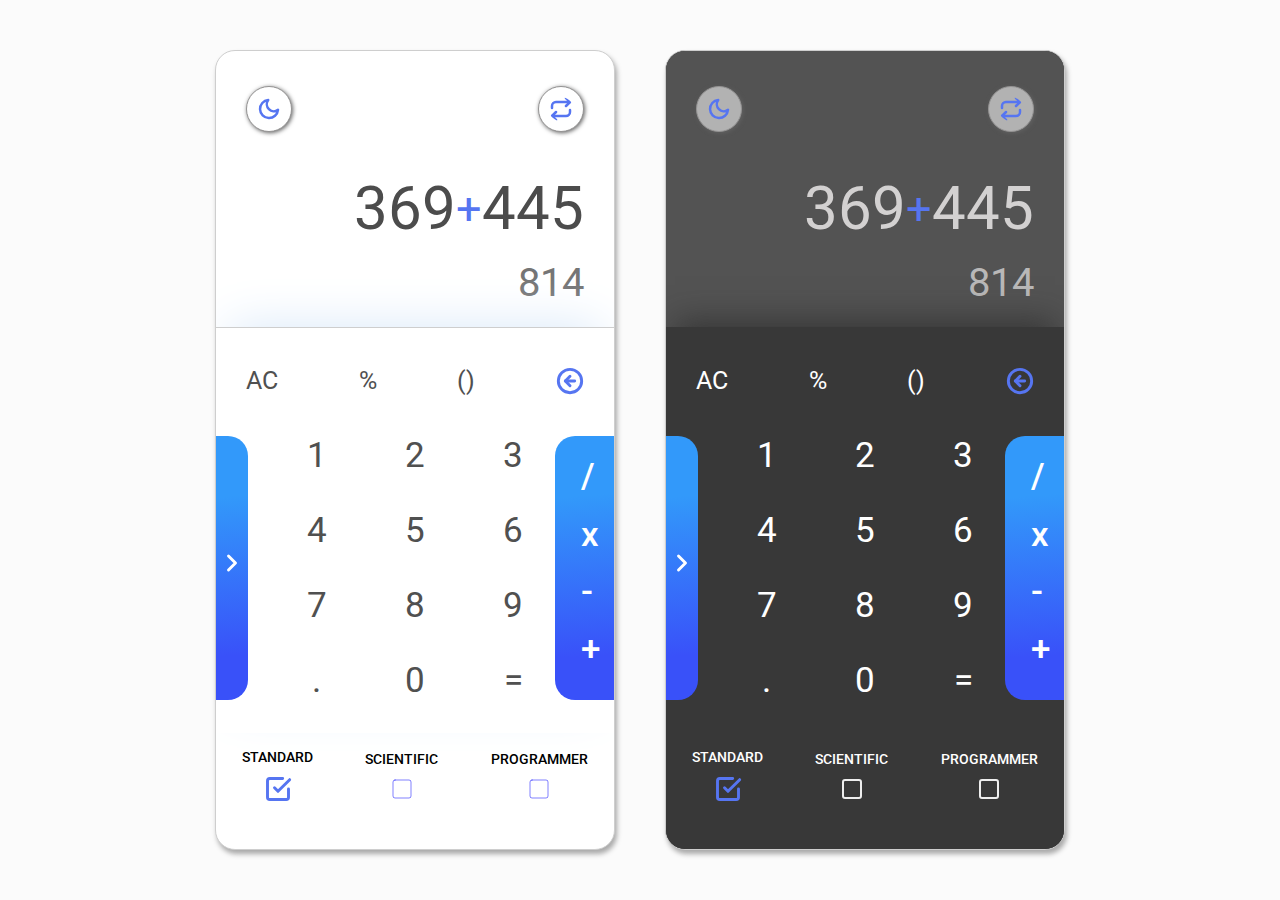
==== 04 - Calculator/index.html @ 1b290a9d "✨ Daily UI 04 - Calculator" ====
<!DOCTYPE html>
<html lang="en">

<head>
  <meta charset="UTF-8">
  <meta name="viewport" content="width=device-width, initial-scale=1.0">
  <link href="https://fonts.googleapis.com/css2?family=Roboto:wght@400;500;900&display=swap" rel="stylesheet">
  <link rel="stylesheet" href="https://cdnjs.cloudflare.com/ajax/libs/font-awesome/5.15.1/css/all.min.css">
  <link rel="stylesheet" href="./styles.css">
  <title>Daily UI :: 04 - Calculator</title>
</head>

<body>
  <div class="container">
    <div class="light-mode">
      <div class="display">
        <div class="actions">
          <img src="./assets/moon.svg" alt="Moon">
          <img src="./assets/repeat.svg" alt="Swipe">
        </div>
        <div class="values">
          369
          <div class="operator">+</div>
          445
        </div>
        <div class="result">814</div>
      </div>
      <div class="keyboard">
        <div class="first-line">
          <span>AC</span>
          <span>%</span>
          <span>()</span>
          <img src="./assets/arrow-left-circle.svg" alt="Erase">
        </div>
        <div class="keys">
          <span>1</span>
          <span>2</span>
          <span>3</span>
          <span>4</span>
          <span>5</span>
          <span>6</span>
          <span>7</span>
          <span>8</span>
          <span>9</span>
          <span>.</span>
          <span>0</span>
          <span>=</span>
          <div class="operators">
            <span>/</span>
            <span>x</span>
            <span>-</span>
            <span>+</span>
          </div>
          <div class="more-options">
            <img src="./assets/chevron-right.svg" alt="More options">
          </div>
        </div>
      </div>
      <div class="types">
        <div class="standard">
          standard
          <img src="./assets/check-square.svg" alt="Square">
        </div>
        <div class="scientific">
          scientific
          <img src="./assets/square.svg" alt="Square">
        </div>
        <div class="programmer">
          programmer
          <img src="./assets/square.svg" alt="Square">
        </div>
      </div>
    </div>
    <div class="dark-mode">
      <div class="display">
        <div class="actions">
          <img src="./assets/moon.svg" alt="Moon">
          <img src="./assets/repeat.svg" alt="Swipe">
        </div>
        <div class="values">
          369
          <div class="operator">+</div>
          445
        </div>
        <div class="result">814</div>
      </div>
      <div class="keyboard">
        <div class="first-line">
          <span>AC</span>
          <span>%</span>
          <span>()</span>
          <img src="./assets/arrow-left-circle.svg" alt="Erase">
        </div>
        <div class="keys">
          <span>1</span>
          <span>2</span>
          <span>3</span>
          <span>4</span>
          <span>5</span>
          <span>6</span>
          <span>7</span>
          <span>8</span>
          <span>9</span>
          <span>.</span>
          <span>0</span>
          <span>=</span>
          <div class="operators">
            <span>/</span>
            <span>x</span>
            <span>-</span>
            <span>+</span>
          </div>
          <div class="more-options">
            <img src="./assets/chevron-right.svg" alt="More options">
          </div>
        </div>
      </div>
      <div class="types">
        <div class="standard">
          standard
          <img src="./assets/check-square.svg" alt="Square">
        </div>
        <div class="scientific">
          scientific
          <img src="./assets/square-light.svg" alt="Square">
        </div>
        <div class="programmer">
          programmer
          <img src="./assets/square-light.svg" alt="Square">
        </div>
      </div>
    </div>
  </div>
</body>

</html>
---- 04 - Calculator/styles.css ----
*,
html,
body {
  background            : rgb(248 248 248);
  padding               : 0;
  margin                : 0;
  box-sizing            : border-box;
  -webkit-font-smoothing: antialiased;
  font-family           : 'Roboto', sans-serif;
  background-color      : transparent;
}

.container {
  height          : 100vh;
  width           : 100%;
  display         : flex;
  align-items     : center;
  justify-content : center;
  background-color: rgba(224, 224, 224, 0.14);
}

.container .light-mode,
.container .dark-mode {
  min-height: 800px;
  max-width : 400px;
  min-width : 400px;

  display        : flex;
  flex-direction : column;
  justify-content: center;
  align-items    : center;
  flex           : 1;

  border          : 1px solid rgb(206, 206, 206);
  border-radius   : 20px;
  overflow        : hidden;
  background-color: #fff;

  box-shadow: 2px 4px 5px #a9a9a9;
}

.container .dark-mode {
  background-color: rgb(56, 56, 56);
}

.container .light-mode {
  margin-right: 50px;
}

.container .light-mode .display,
.container .dark-mode .display {
  display       : flex;
  flex-direction: column;
  width         : 100%;
  padding       : 30px 30px 0;
  flex          : 1;
}

.container .dark-mode .display {
  background-color: rgb(83, 83, 83);
}

.container .light-mode .display .actions,
.container .dark-mode .display .actions {
  display        : flex;
  align-items    : center;
  justify-content: space-between;
  flex           : 1;
}

.container .light-mode .display .actions img,
.container .dark-mode .display .actions img {
  padding      : 10px;
  background   : rgb(255, 255, 255);
  border       : 1px solid rgb(148, 147, 147);
  border-radius: 50%;
  box-shadow   : 1px 1px 4px #636363;

  cursor: pointer;

  transition: box-shadow 0.4s;
}

.container .dark-mode .display .actions img {
  background-color: rgb(178, 178, 178);
}

.container .light-mode .display .actions img:hover {
  box-shadow: 1px 1px 12px #636363;
}

.container .dark-mode .display .actions img:hover {
  box-shadow: 1px 1px 12px #838282;
}

.container .light-mode .display .values,
.container .dark-mode .display .values {
  display        : flex;
  align-items    : center;
  justify-content: flex-end;
  flex           : 1;

  font-size : 60px;
  color     : rgb(76, 76, 76);
  margin-top: 30px;
}

.container .dark-mode .display .values {
  color: rgb(211, 209, 209);
}

.container .light-mode .display .values .operator,
.container .dark-mode .display .values .operator {
  color    : rgb(86, 117, 241);
  font-size: 45px;
}

.container .light-mode .display .result,
.container .dark-mode .display .result {
  font-size: 40px;
  color    : rgb(116, 116, 116);
  margin   : 10px 0;

  display        : flex;
  justify-content: flex-end;
  flex           : 1;
}

.container .dark-mode .display .result {
  color: rgb(185, 184, 184);
}

.container .light-mode .keyboard,
.container .dark-mode .keyboard {
  display       : flex;
  flex-direction: column;
  flex          : 1;

  border-top: 1px solid rgb(206, 206, 206);
  width     : 100%;
  padding   : 30px 30px 0;
  box-shadow: 0px -15px 47px -14px rgb(218, 233, 249);

}

.container .dark-mode .keyboard {
  border-top      : 1px solid rgb(56, 56, 56);
  box-shadow      : 0px -15px 30px -9px rgba(41, 41, 41, 0.69);
  background-color: rgb(56, 56, 56);
}

.container .light-mode .keyboard .first-line,
.container .dark-mode .keyboard .first-line {
  display        : flex;
  align-items    : center;
  justify-content: space-between;
  flex           : 1;

  cursor: pointer;
}

.container .light-mode .keyboard .first-line span,
.container .dark-mode .keyboard .first-line span {
  font-size: 25px;
  color    : rgb(80 80 80);

  transition: color 0.4s;
}

.container .dark-mode .keyboard .first-line span {
  color: #fff;
}

.container .light-mode .keyboard .first-line span:hover,
.container .dark-mode .keyboard .first-line span:hover {
  color: rgb(86, 117, 241);
}

.container .light-mode .keyboard .keys,
.container .dark-mode .keyboard .keys {
  display        : flex;
  flex-wrap      : wrap;
  justify-content: center;
  align-items    : center;
  flex           : 1;

  padding: 30px 20px 0;

  position: relative;
}

.container .light-mode .keyboard .keys span,
.container .dark-mode .keyboard .keys span {
  width        : 33%;
  text-align   : center;
  font-size    : 35px;
  color        : rgb(80 80 80);
  margin-bottom: 30px;
  cursor       : pointer;

  transition: color 0.4s;
}

.container .dark-mode .keyboard .keys span {
  color: #fff;
}

.container .light-mode .keyboard .keys span:hover,
.container .dark-mode .keyboard .keys span:hover {
  color: rgb(86, 117, 241);
}

.container .light-mode .keyboard .keys .operators,
.container .dark-mode .keyboard .keys .operators {
  position: absolute;
  right   : -30px;
  top     : 10%;

  display        : flex;
  flex-direction : column;
  align-items    : center;
  justify-content: space-between;

  padding                  : 20px;
  font-size                : 30px;
  background               : linear-gradient(356deg, rgba(57, 81, 249, 1) 17%, rgba(50, 153, 250, 1) 77%);
  border-top-left-radius   : 20px;
  border-bottom-left-radius: 20px;
  height                   : 80%;

  cursor: pointer;
}


.container .light-mode .keyboard .keys .operators span,
.container .dark-mode .keyboard .keys .operators span {
  margin-bottom: 10px;
  color        : #fff;
  font-weight  : 500;

  transition: color 0.4s;
}

.container .light-mode .keyboard .keys .operators span:hover,
.container .dark-mode .keyboard .keys .operators span:hover {
  color: rgb(255, 230, 0);
}

.container .light-mode .keyboard .keys .more-options,
.container .dark-mode .keyboard .keys .more-options {
  position: absolute;
  left    : -30px;
  top     : 10%;

  display        : flex;
  flex-direction : column;
  align-items    : center;
  justify-content: center;

  padding                   : 2px;
  font-size                 : 30px;
  background                : linear-gradient(356deg, rgb(57 81 249) 17%, rgb(50 153 250) 77%);
  border-top-right-radius   : 20px;
  border-bottom-right-radius: 20px;
  height                    : 80%;

  cursor: pointer;
}

.container .light-mode .keyboard .keys .more-options img,
.container .dark-mode .keyboard .keys .more-options img {
  margin-bottom: 10px;
  color        : #fff;
  font-weight  : 500;
}

.container .light-mode .types,
.container .dark-mode .types {
  width          : 100%;
  display        : flex;
  align-items    : center;
  justify-content: space-around;
  flex           : 1;

  padding: 0 0 30px;
}

.container .dark-mode .types {
  background-color: rgb(56, 56, 56);
}

.container .light-mode .types div,
.container .dark-mode .types div {
  display        : flex;
  flex-direction : column;
  align-items    : center;
  justify-content: center;
  text-transform : uppercase;
  font-weight    : 500;
  cursor         : pointer;
  transition     : color 0.3s;
  font-size      : 14px;
}

.container .dark-mode .types div {
  color: #fff;
}

.container .light-mode .types div:hover,
.container .dark-mode .types div:hover {
  color: rgb(86, 117, 241);
}

.container .light-mode .types div img,
.container .dark-mode .types div img {
  margin-top: 10px;
}
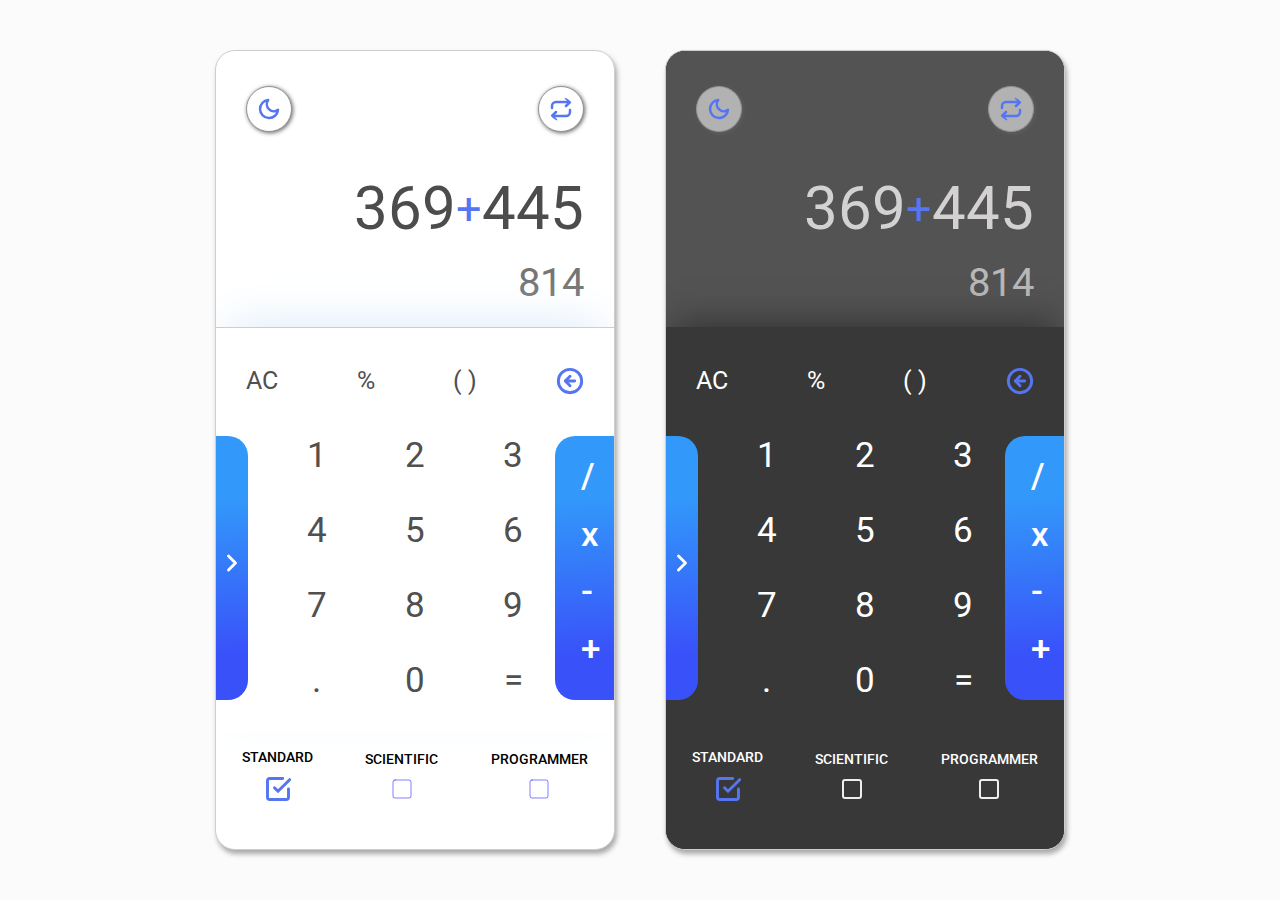
==== commit 6ba0e77f: "♻️ Ajuste nos parenteses" ====
--- a/04 - Calculator/index.html
+++ b/04 - Calculator/index.html
@@ -29,7 +29,7 @@
         <div class="first-line">
           <span>AC</span>
           <span>%</span>
-          <span>()</span>
+          <span>( )</span>
           <img src="./assets/arrow-left-circle.svg" alt="Erase">
         </div>
         <div class="keys">
@@ -88,7 +88,7 @@
         <div class="first-line">
           <span>AC</span>
           <span>%</span>
-          <span>()</span>
+          <span>( )</span>
           <img src="./assets/arrow-left-circle.svg" alt="Erase">
         </div>
         <div class="keys">
